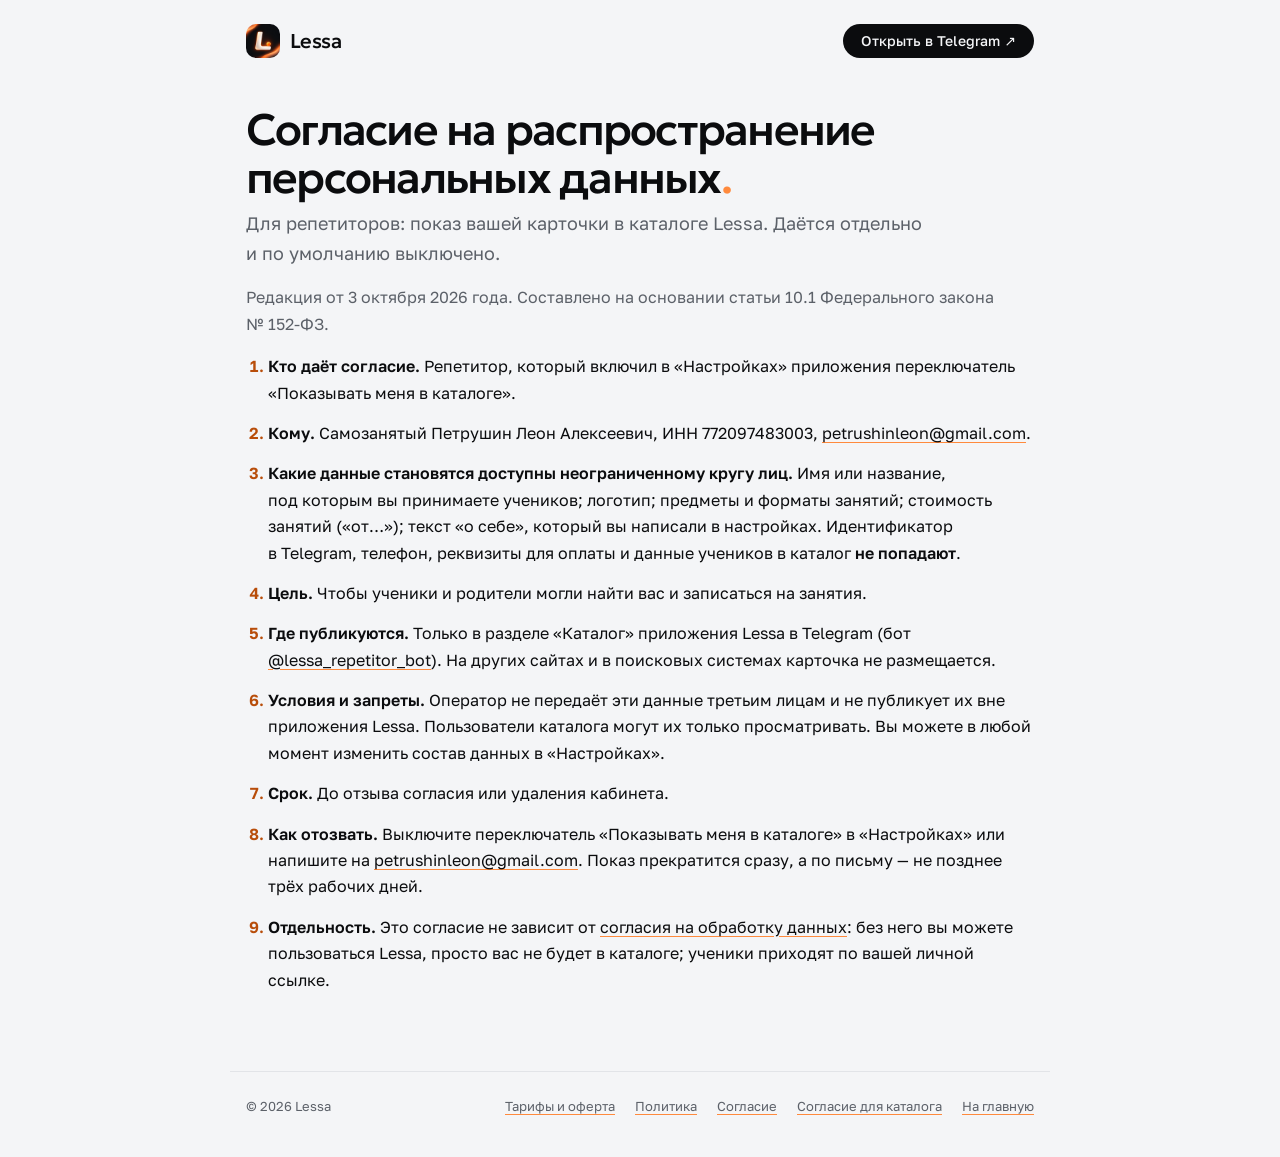
==== consent-catalog/index.html @ 67090de7 "Политика обработки ПДн, согласие и согласие для каталога (152-ФЗ); ссылки в подвалах Co-Authored-By:" ====
<!doctype html>
<html lang="ru">
<head>
<meta charset="utf-8">
<meta name="viewport" content="width=device-width, initial-scale=1">
<title>Согласие на распространение данных — Lessa</title>
<meta name="description" content="Согласие репетитора на показ карточки в каталоге Lessa.">
<meta name="theme-color" content="#0b0c0e">
<link rel="icon" href="../logo.png">
<link rel="stylesheet" href="../doc.css">
</head>
<body>
<header class="top">
  <a class="brand" href="../"><img src="../logo.png" alt="" width="34" height="34">Lessa</a>
  <a class="cta" href="https://t.me/lessa_repetitor_bot?start=tutor" target="_blank" rel="noopener">Открыть в Telegram ↗</a>
</header>

<main>
  <h1>Согласие на распространение персональных данных</h1>
  <p class="lead">Для репетиторов: показ вашей карточки в&nbsp;каталоге Lessa. Даётся отдельно и&nbsp;по&nbsp;умолчанию выключено.</p>
  <p class="muted">Редакция от&nbsp;3&nbsp;октября 2026&nbsp;года. Составлено на&nbsp;основании статьи&nbsp;10.1 Федерального закона №&nbsp;152-ФЗ.</p>

  <ol class="terms">
    <li><b>Кто даёт согласие.</b> Репетитор, который включил в&nbsp;«Настройках» приложения переключатель «Показывать меня в&nbsp;каталоге».</li>
    <li><b>Кому.</b> Самозанятый Петрушин Леон Алексеевич, ИНН&nbsp;772097483003, <a href="mailto:petrushinleon@gmail.com">petrushinleon@gmail.com</a>.</li>
    <li><b>Какие данные становятся доступны неограниченному кругу лиц.</b> Имя или название, под&nbsp;которым вы&nbsp;принимаете учеников; логотип; предметы и&nbsp;форматы занятий; стоимость занятий («от…»); текст «о&nbsp;себе», который вы&nbsp;написали в&nbsp;настройках. Идентификатор в&nbsp;Telegram, телефон, реквизиты для оплаты и&nbsp;данные учеников в&nbsp;каталог <b>не&nbsp;попадают</b>.</li>
    <li><b>Цель.</b> Чтобы ученики и&nbsp;родители могли найти вас и&nbsp;записаться на&nbsp;занятия.</li>
    <li><b>Где публикуются.</b> Только в&nbsp;разделе «Каталог» приложения Lessa в&nbsp;Telegram (бот <a href="https://t.me/lessa_repetitor_bot" target="_blank" rel="noopener">@lessa_repetitor_bot</a>). На&nbsp;других сайтах и&nbsp;в&nbsp;поисковых системах карточка не&nbsp;размещается.</li>
    <li><b>Условия и&nbsp;запреты.</b> Оператор не&nbsp;передаёт эти данные третьим лицам и&nbsp;не&nbsp;публикует их&nbsp;вне приложения Lessa. Пользователи каталога могут их&nbsp;только просматривать. Вы&nbsp;можете в&nbsp;любой момент изменить состав данных в&nbsp;«Настройках».</li>
    <li><b>Срок.</b> До&nbsp;отзыва согласия или удаления кабинета.</li>
    <li><b>Как отозвать.</b> Выключите переключатель «Показывать меня в&nbsp;каталоге» в&nbsp;«Настройках» или напишите на&nbsp;<a href="mailto:petrushinleon@gmail.com">petrushinleon@gmail.com</a>. Показ прекратится сразу, а&nbsp;по&nbsp;письму — не&nbsp;позднее трёх рабочих дней.</li>
    <li><b>Отдельность.</b> Это согласие не&nbsp;зависит от&nbsp;<a href="../consent/">согласия на&nbsp;обработку данных</a>: без него вы&nbsp;можете пользоваться Lessa, просто вас не&nbsp;будет в&nbsp;каталоге; ученики приходят по&nbsp;вашей личной ссылке.</li>
  </ol>

</main>

<footer class="foot">
  <span>© 2026 Lessa</span>
  <nav class="foot__links" aria-label="Документы">
    <a href="../offer/">Тарифы и оферта</a>
    <a href="../privacy/">Политика</a>
    <a href="../consent/">Согласие</a>
    <a href="../consent-catalog/">Согласие для каталога</a>
    <a href="../">На главную</a>
  </nav>
</footer>
</body>
</html>
---- doc.css ----
/* Страницы-документы Lessa: тарифы и оферта, 404. Те же шрифты и оранжевый,
   что у главной; светлая и тёмная тема — по настройке устройства. */
@font-face { font-family: "Geologica"; font-weight: 200 700; font-display: swap; src: url("fonts/geologica-cyrillic.woff2") format("woff2"); unicode-range: U+0301, U+0400-045F, U+0490-0491, U+04B0-04B1, U+2116; }
@font-face { font-family: "Geologica"; font-weight: 200 700; font-display: swap; src: url("fonts/geologica-latin.woff2") format("woff2"); unicode-range: U+0000-00FF, U+0131, U+0152-0153, U+02BB-02BC, U+02C6, U+02DA, U+02DC, U+0304, U+0308, U+0329, U+2000-206F, U+20AC, U+2122, U+2191, U+2193, U+2212, U+2215, U+FEFF, U+FFFD; }
@font-face { font-family: "Golos Text"; font-weight: 400 600; font-display: swap; src: url("fonts/golos-text-cyrillic.woff2") format("woff2"); unicode-range: U+0301, U+0400-045F, U+0490-0491, U+04B0-04B1, U+2116; }
@font-face { font-family: "Golos Text"; font-weight: 400 600; font-display: swap; src: url("fonts/golos-text-latin.woff2") format("woff2"); unicode-range: U+0000-00FF, U+0131, U+0152-0153, U+02BB-02BC, U+02C6, U+02DA, U+02DC, U+0304, U+0308, U+0329, U+2000-206F, U+20AC, U+2122, U+2191, U+2193, U+2212, U+2215, U+FEFF, U+FFFD; }
/* Знак рубля — в «расширенной латинице» */
@font-face { font-family: "Golos Text"; font-weight: 400 600; font-display: swap; src: url("fonts/golos-text-latin-ext.woff2") format("woff2"); unicode-range: U+20BD; }
@font-face { font-family: "Geologica"; font-weight: 200 700; font-display: swap; src: url("fonts/geologica-latin-ext.woff2") format("woff2"); unicode-range: U+20BD; }

:root {
  --bg: #f4f5f7;
  --card: #ffffff;
  --fg: #0b0c0e;
  --muted: #5c6169;
  --line: #e2e4e8;
  --sun: #ff8a3d;
  --sun-text: #b84d0a; /* оранжевый для текста — контраст на светлом ≥ 4.5 */
  --font-display: "Geologica", "Segoe UI", system-ui, sans-serif;
  --font-text: "Golos Text", "Segoe UI", system-ui, sans-serif;
  color-scheme: light dark;
}
@media (prefers-color-scheme: dark) {
  :root {
    --bg: #0b0c0e;
    --card: #141518;
    --fg: #f2f4f7;
    --muted: #9aa0a8;
    --line: #26282d;
    --sun-text: #ff9d5c;
  }
}

* { box-sizing: border-box; }
html { background: var(--bg); }
body { margin: 0; background: var(--bg); color: var(--fg); font: 400 16px/1.65 var(--font-text); -webkit-font-smoothing: antialiased; }
a { color: inherit; text-decoration-color: var(--sun); text-underline-offset: 3px; }
a:hover { color: var(--sun-text); }
:focus-visible { outline: 2px solid var(--sun); outline-offset: 3px; border-radius: 6px; }

.top { max-width: 820px; margin: 0 auto; padding: 24px 16px 0; display: flex; align-items: center; justify-content: space-between; gap: 12px; }
.brand { display: inline-flex; align-items: center; gap: 10px; font: 500 20px/1 var(--font-display); letter-spacing: -0.03em; text-decoration: none; }
.brand img { width: 34px; height: 34px; border-radius: 10px; }
.cta { display: inline-flex; align-items: center; gap: 6px; padding: 10px 18px; border-radius: 999px; background: var(--fg); color: var(--bg); font: 500 14px/1 var(--font-text); text-decoration: none; white-space: nowrap; }
.cta:hover { color: var(--bg); opacity: 0.88; }

main { max-width: 820px; margin: 0 auto; padding: 24px 16px 64px; }
h1 { font: 500 clamp(30px, 6vw, 44px)/1.08 var(--font-display); letter-spacing: -0.04em; margin: 24px 0 8px; }
h1::after { content: "."; color: var(--sun); }
h2 { font: 500 22px/1.25 var(--font-display); letter-spacing: -0.02em; margin: 40px 0 12px; scroll-margin-top: 16px; }
.lead { font-size: 18px; color: var(--muted); margin: 0 0 8px; }
.card { background: var(--card); border: 1px solid var(--line); border-radius: 20px; padding: 20px 22px; margin: 12px 0; }
.price { display: flex; align-items: baseline; flex-wrap: wrap; gap: 4px 12px; font: 500 34px/1.1 var(--font-display); letter-spacing: -0.03em; }
.price s { font-size: 20px; color: var(--muted); text-decoration-color: var(--sun); text-decoration-thickness: 2px; }
.price small { font: 400 16px/1.4 var(--font-text); color: var(--muted); letter-spacing: 0; }
ul, ol { padding-left: 22px; margin: 8px 0; }
li { margin: 6px 0; }
ol.terms > li { margin: 14px 0; }
ol.terms > li::marker { color: var(--sun-text); font-weight: 600; }
.muted { color: var(--muted); }
dl.req { display: grid; grid-template-columns: max-content 1fr; gap: 6px 18px; margin: 0; }
dl.req dt { color: var(--muted); }
dl.req dd { margin: 0; overflow-wrap: anywhere; }
@media (max-width: 480px) {
  dl.req { grid-template-columns: 1fr; gap: 0; }
  dl.req dd { margin-bottom: 10px; }
}
.foot { max-width: 820px; margin: 0 auto; padding: 24px 16px 40px; border-top: 1px solid var(--line); font-size: 13px; color: var(--muted); display: flex; flex-wrap: wrap; justify-content: space-between; gap: 8px 16px; }
.foot__links { display: flex; gap: 8px 20px; flex-wrap: wrap; }
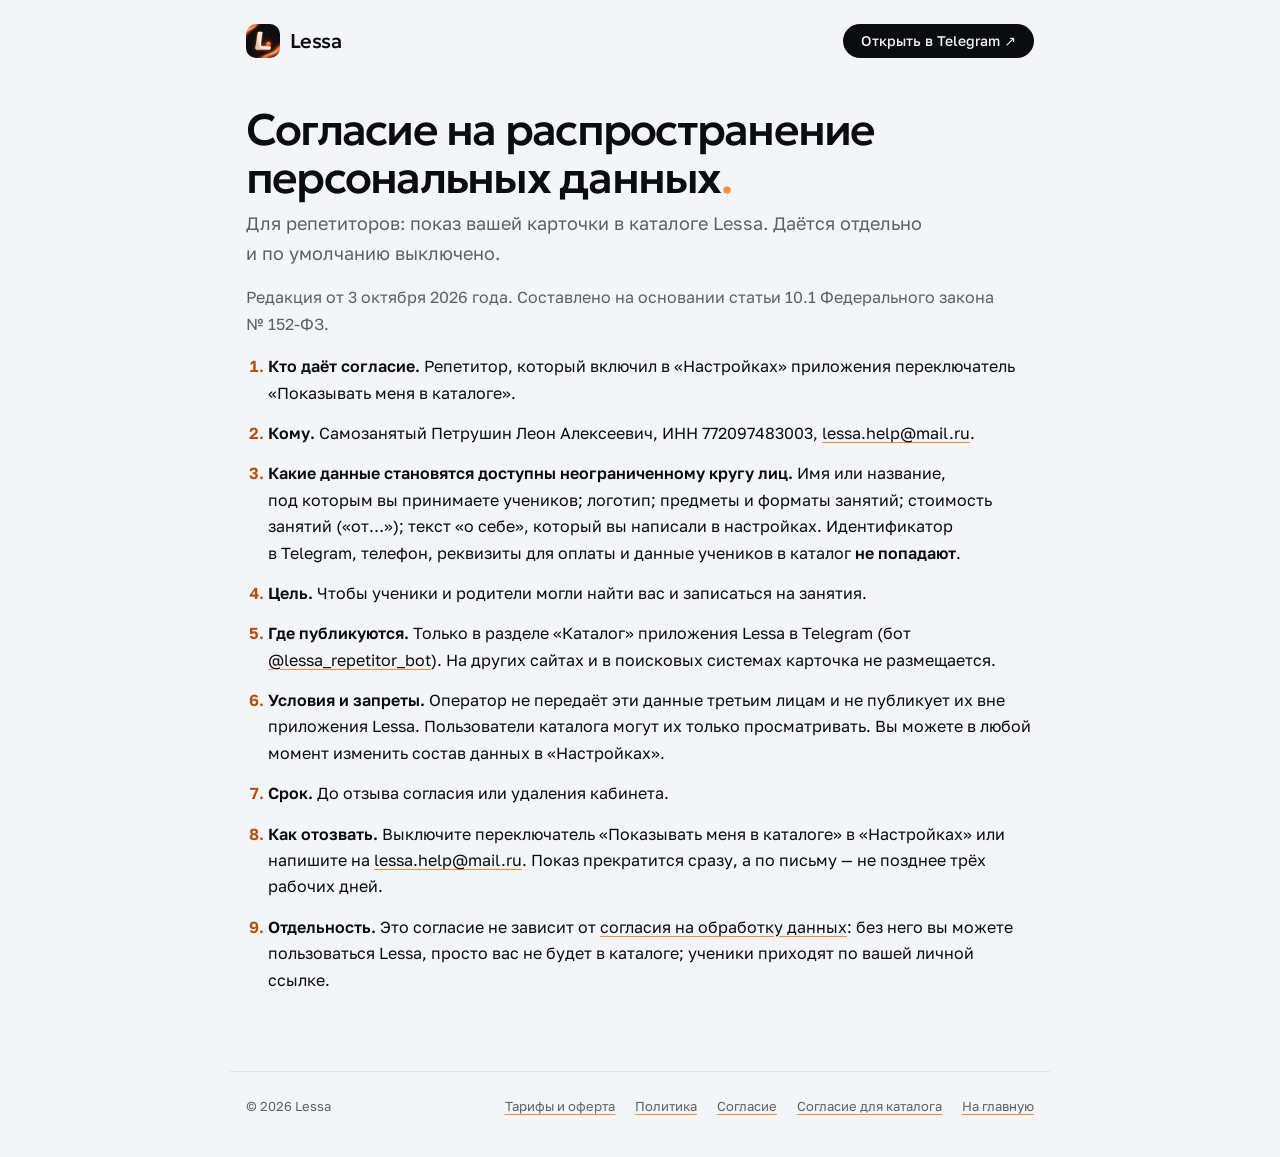
==== commit 6ec21f48: "Почта для обращений: lessa.help@mail.ru вместо личного Gmail Co-Authored-By: Claude Sonnet 5.5 <nore" ====
--- a/consent-catalog/index.html
+++ b/consent-catalog/index.html
@@ -22,13 +22,13 @@
 
   <ol class="terms">
     <li><b>Кто даёт согласие.</b> Репетитор, который включил в&nbsp;«Настройках» приложения переключатель «Показывать меня в&nbsp;каталоге».</li>
-    <li><b>Кому.</b> Самозанятый Петрушин Леон Алексеевич, ИНН&nbsp;772097483003, <a href="mailto:petrushinleon@gmail.com">petrushinleon@gmail.com</a>.</li>
+    <li><b>Кому.</b> Самозанятый Петрушин Леон Алексеевич, ИНН&nbsp;772097483003, <a href="mailto:lessa.help@mail.ru">lessa.help@mail.ru</a>.</li>
     <li><b>Какие данные становятся доступны неограниченному кругу лиц.</b> Имя или название, под&nbsp;которым вы&nbsp;принимаете учеников; логотип; предметы и&nbsp;форматы занятий; стоимость занятий («от…»); текст «о&nbsp;себе», который вы&nbsp;написали в&nbsp;настройках. Идентификатор в&nbsp;Telegram, телефон, реквизиты для оплаты и&nbsp;данные учеников в&nbsp;каталог <b>не&nbsp;попадают</b>.</li>
     <li><b>Цель.</b> Чтобы ученики и&nbsp;родители могли найти вас и&nbsp;записаться на&nbsp;занятия.</li>
     <li><b>Где публикуются.</b> Только в&nbsp;разделе «Каталог» приложения Lessa в&nbsp;Telegram (бот <a href="https://t.me/lessa_repetitor_bot" target="_blank" rel="noopener">@lessa_repetitor_bot</a>). На&nbsp;других сайтах и&nbsp;в&nbsp;поисковых системах карточка не&nbsp;размещается.</li>
     <li><b>Условия и&nbsp;запреты.</b> Оператор не&nbsp;передаёт эти данные третьим лицам и&nbsp;не&nbsp;публикует их&nbsp;вне приложения Lessa. Пользователи каталога могут их&nbsp;только просматривать. Вы&nbsp;можете в&nbsp;любой момент изменить состав данных в&nbsp;«Настройках».</li>
     <li><b>Срок.</b> До&nbsp;отзыва согласия или удаления кабинета.</li>
-    <li><b>Как отозвать.</b> Выключите переключатель «Показывать меня в&nbsp;каталоге» в&nbsp;«Настройках» или напишите на&nbsp;<a href="mailto:petrushinleon@gmail.com">petrushinleon@gmail.com</a>. Показ прекратится сразу, а&nbsp;по&nbsp;письму — не&nbsp;позднее трёх рабочих дней.</li>
+    <li><b>Как отозвать.</b> Выключите переключатель «Показывать меня в&nbsp;каталоге» в&nbsp;«Настройках» или напишите на&nbsp;<a href="mailto:lessa.help@mail.ru">lessa.help@mail.ru</a>. Показ прекратится сразу, а&nbsp;по&nbsp;письму — не&nbsp;позднее трёх рабочих дней.</li>
     <li><b>Отдельность.</b> Это согласие не&nbsp;зависит от&nbsp;<a href="../consent/">согласия на&nbsp;обработку данных</a>: без него вы&nbsp;можете пользоваться Lessa, просто вас не&nbsp;будет в&nbsp;каталоге; ученики приходят по&nbsp;вашей личной ссылке.</li>
   </ol>
 
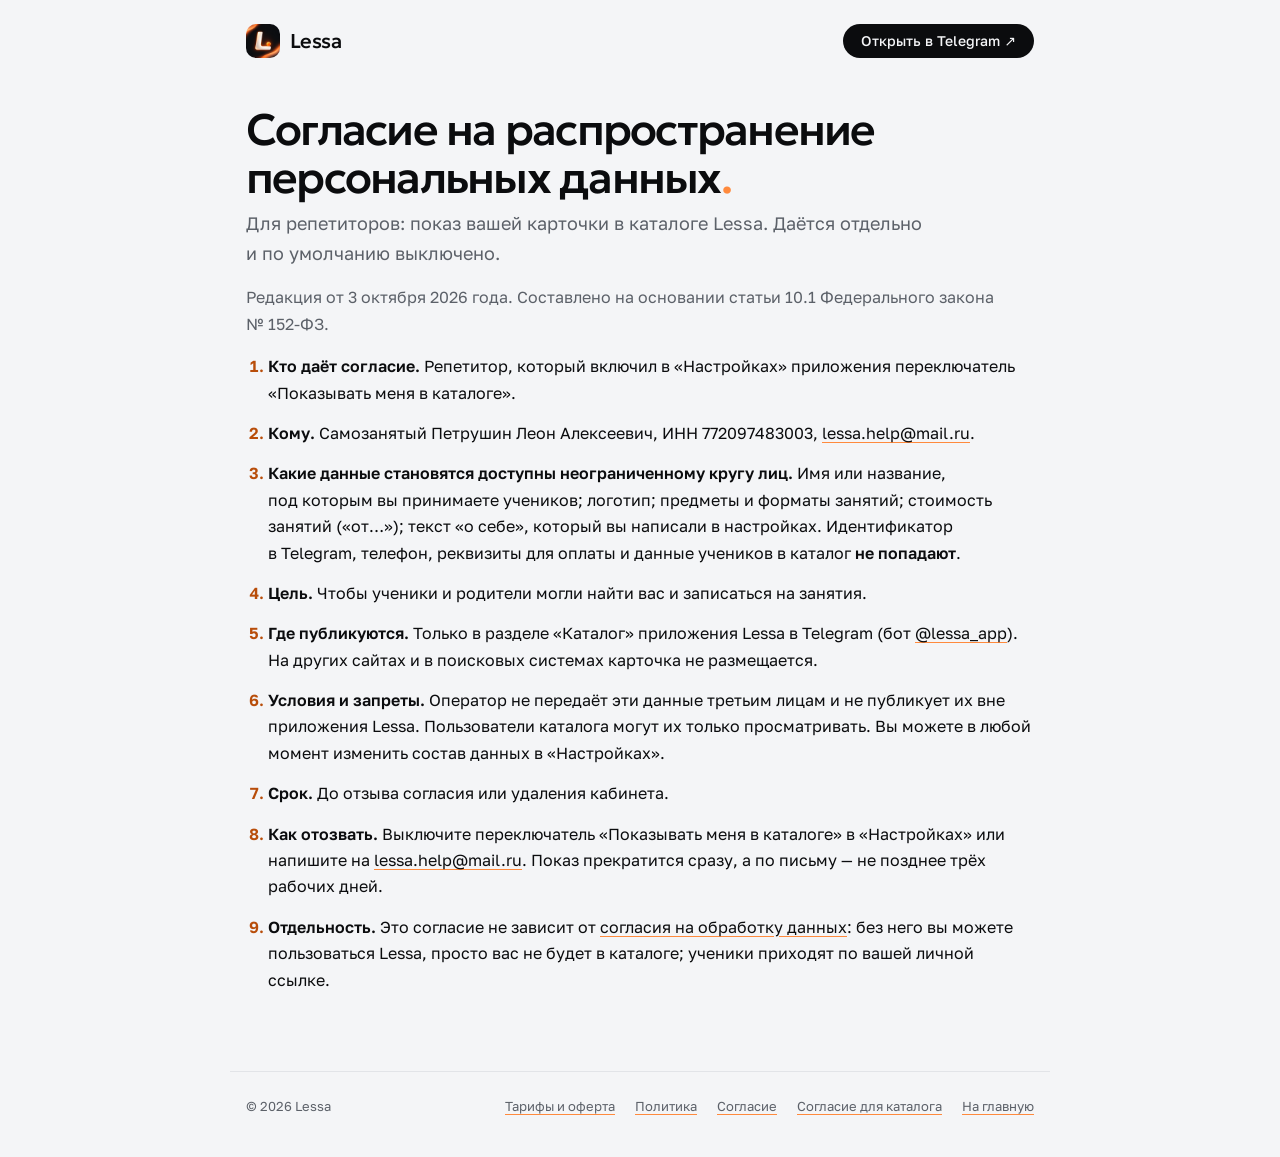
==== commit cc608b07: "Новый бот @lessa_app вместо @lessa_repetitor_bot: ссылки и текст на всех страницах, QR-код на главно" ====
--- a/consent-catalog/index.html
+++ b/consent-catalog/index.html
@@ -12,7 +12,7 @@
 <body>
 <header class="top">
   <a class="brand" href="../"><img src="../logo.png" alt="" width="34" height="34">Lessa</a>
-  <a class="cta" href="https://t.me/lessa_repetitor_bot?start=tutor" target="_blank" rel="noopener">Открыть в Telegram ↗</a>
+  <a class="cta" href="https://t.me/lessa_app?start=tutor" target="_blank" rel="noopener">Открыть в Telegram ↗</a>
 </header>
 
 <main>
@@ -25,7 +25,7 @@
     <li><b>Кому.</b> Самозанятый Петрушин Леон Алексеевич, ИНН&nbsp;772097483003, <a href="mailto:lessa.help@mail.ru">lessa.help@mail.ru</a>.</li>
     <li><b>Какие данные становятся доступны неограниченному кругу лиц.</b> Имя или название, под&nbsp;которым вы&nbsp;принимаете учеников; логотип; предметы и&nbsp;форматы занятий; стоимость занятий («от…»); текст «о&nbsp;себе», который вы&nbsp;написали в&nbsp;настройках. Идентификатор в&nbsp;Telegram, телефон, реквизиты для оплаты и&nbsp;данные учеников в&nbsp;каталог <b>не&nbsp;попадают</b>.</li>
     <li><b>Цель.</b> Чтобы ученики и&nbsp;родители могли найти вас и&nbsp;записаться на&nbsp;занятия.</li>
-    <li><b>Где публикуются.</b> Только в&nbsp;разделе «Каталог» приложения Lessa в&nbsp;Telegram (бот <a href="https://t.me/lessa_repetitor_bot" target="_blank" rel="noopener">@lessa_repetitor_bot</a>). На&nbsp;других сайтах и&nbsp;в&nbsp;поисковых системах карточка не&nbsp;размещается.</li>
+    <li><b>Где публикуются.</b> Только в&nbsp;разделе «Каталог» приложения Lessa в&nbsp;Telegram (бот <a href="https://t.me/lessa_app" target="_blank" rel="noopener">@lessa_app</a>). На&nbsp;других сайтах и&nbsp;в&nbsp;поисковых системах карточка не&nbsp;размещается.</li>
     <li><b>Условия и&nbsp;запреты.</b> Оператор не&nbsp;передаёт эти данные третьим лицам и&nbsp;не&nbsp;публикует их&nbsp;вне приложения Lessa. Пользователи каталога могут их&nbsp;только просматривать. Вы&nbsp;можете в&nbsp;любой момент изменить состав данных в&nbsp;«Настройках».</li>
     <li><b>Срок.</b> До&nbsp;отзыва согласия или удаления кабинета.</li>
     <li><b>Как отозвать.</b> Выключите переключатель «Показывать меня в&nbsp;каталоге» в&nbsp;«Настройках» или напишите на&nbsp;<a href="mailto:lessa.help@mail.ru">lessa.help@mail.ru</a>. Показ прекратится сразу, а&nbsp;по&nbsp;письму — не&nbsp;позднее трёх рабочих дней.</li>
--- a/doc.css
+++ b/doc.css
@@ -1,69 +1,69 @@
-/* Страницы-документы Lessa: тарифы и оферта, 404. Те же шрифты и оранжевый,
-   что у главной; светлая и тёмная тема — по настройке устройства. */
-@font-face { font-family: "Geologica"; font-weight: 200 700; font-display: swap; src: url("fonts/geologica-cyrillic.woff2") format("woff2"); unicode-range: U+0301, U+0400-045F, U+0490-0491, U+04B0-04B1, U+2116; }
-@font-face { font-family: "Geologica"; font-weight: 200 700; font-display: swap; src: url("fonts/geologica-latin.woff2") format("woff2"); unicode-range: U+0000-00FF, U+0131, U+0152-0153, U+02BB-02BC, U+02C6, U+02DA, U+02DC, U+0304, U+0308, U+0329, U+2000-206F, U+20AC, U+2122, U+2191, U+2193, U+2212, U+2215, U+FEFF, U+FFFD; }
-@font-face { font-family: "Golos Text"; font-weight: 400 600; font-display: swap; src: url("fonts/golos-text-cyrillic.woff2") format("woff2"); unicode-range: U+0301, U+0400-045F, U+0490-0491, U+04B0-04B1, U+2116; }
-@font-face { font-family: "Golos Text"; font-weight: 400 600; font-display: swap; src: url("fonts/golos-text-latin.woff2") format("woff2"); unicode-range: U+0000-00FF, U+0131, U+0152-0153, U+02BB-02BC, U+02C6, U+02DA, U+02DC, U+0304, U+0308, U+0329, U+2000-206F, U+20AC, U+2122, U+2191, U+2193, U+2212, U+2215, U+FEFF, U+FFFD; }
-/* Знак рубля — в «расширенной латинице» */
-@font-face { font-family: "Golos Text"; font-weight: 400 600; font-display: swap; src: url("fonts/golos-text-latin-ext.woff2") format("woff2"); unicode-range: U+20BD; }
-@font-face { font-family: "Geologica"; font-weight: 200 700; font-display: swap; src: url("fonts/geologica-latin-ext.woff2") format("woff2"); unicode-range: U+20BD; }
-
-:root {
-  --bg: #f4f5f7;
-  --card: #ffffff;
-  --fg: #0b0c0e;
-  --muted: #5c6169;
-  --line: #e2e4e8;
-  --sun: #ff8a3d;
-  --sun-text: #b84d0a; /* оранжевый для текста — контраст на светлом ≥ 4.5 */
-  --font-display: "Geologica", "Segoe UI", system-ui, sans-serif;
-  --font-text: "Golos Text", "Segoe UI", system-ui, sans-serif;
-  color-scheme: light dark;
-}
-@media (prefers-color-scheme: dark) {
-  :root {
-    --bg: #0b0c0e;
-    --card: #141518;
-    --fg: #f2f4f7;
-    --muted: #9aa0a8;
-    --line: #26282d;
-    --sun-text: #ff9d5c;
-  }
-}
-
-* { box-sizing: border-box; }
-html { background: var(--bg); }
-body { margin: 0; background: var(--bg); color: var(--fg); font: 400 16px/1.65 var(--font-text); -webkit-font-smoothing: antialiased; }
-a { color: inherit; text-decoration-color: var(--sun); text-underline-offset: 3px; }
-a:hover { color: var(--sun-text); }
-:focus-visible { outline: 2px solid var(--sun); outline-offset: 3px; border-radius: 6px; }
-
-.top { max-width: 820px; margin: 0 auto; padding: 24px 16px 0; display: flex; align-items: center; justify-content: space-between; gap: 12px; }
-.brand { display: inline-flex; align-items: center; gap: 10px; font: 500 20px/1 var(--font-display); letter-spacing: -0.03em; text-decoration: none; }
-.brand img { width: 34px; height: 34px; border-radius: 10px; }
-.cta { display: inline-flex; align-items: center; gap: 6px; padding: 10px 18px; border-radius: 999px; background: var(--fg); color: var(--bg); font: 500 14px/1 var(--font-text); text-decoration: none; white-space: nowrap; }
-.cta:hover { color: var(--bg); opacity: 0.88; }
-
-main { max-width: 820px; margin: 0 auto; padding: 24px 16px 64px; }
-h1 { font: 500 clamp(30px, 6vw, 44px)/1.08 var(--font-display); letter-spacing: -0.04em; margin: 24px 0 8px; }
-h1::after { content: "."; color: var(--sun); }
-h2 { font: 500 22px/1.25 var(--font-display); letter-spacing: -0.02em; margin: 40px 0 12px; scroll-margin-top: 16px; }
-.lead { font-size: 18px; color: var(--muted); margin: 0 0 8px; }
-.card { background: var(--card); border: 1px solid var(--line); border-radius: 20px; padding: 20px 22px; margin: 12px 0; }
-.price { display: flex; align-items: baseline; flex-wrap: wrap; gap: 4px 12px; font: 500 34px/1.1 var(--font-display); letter-spacing: -0.03em; }
-.price s { font-size: 20px; color: var(--muted); text-decoration-color: var(--sun); text-decoration-thickness: 2px; }
-.price small { font: 400 16px/1.4 var(--font-text); color: var(--muted); letter-spacing: 0; }
-ul, ol { padding-left: 22px; margin: 8px 0; }
-li { margin: 6px 0; }
-ol.terms > li { margin: 14px 0; }
-ol.terms > li::marker { color: var(--sun-text); font-weight: 600; }
-.muted { color: var(--muted); }
-dl.req { display: grid; grid-template-columns: max-content 1fr; gap: 6px 18px; margin: 0; }
-dl.req dt { color: var(--muted); }
-dl.req dd { margin: 0; overflow-wrap: anywhere; }
-@media (max-width: 480px) {
-  dl.req { grid-template-columns: 1fr; gap: 0; }
-  dl.req dd { margin-bottom: 10px; }
-}
-.foot { max-width: 820px; margin: 0 auto; padding: 24px 16px 40px; border-top: 1px solid var(--line); font-size: 13px; color: var(--muted); display: flex; flex-wrap: wrap; justify-content: space-between; gap: 8px 16px; }
-.foot__links { display: flex; gap: 8px 20px; flex-wrap: wrap; }
+/* Страницы-документы Lessa: тарифы и оферта, 404. Те же шрифты и оранжевый,
+   что у главной; светлая и тёмная тема — по настройке устройства. */
+@font-face { font-family: "Geologica"; font-weight: 200 700; font-display: swap; src: url("fonts/geologica-cyrillic.woff2") format("woff2"); unicode-range: U+0301, U+0400-045F, U+0490-0491, U+04B0-04B1, U+2116; }
+@font-face { font-family: "Geologica"; font-weight: 200 700; font-display: swap; src: url("fonts/geologica-latin.woff2") format("woff2"); unicode-range: U+0000-00FF, U+0131, U+0152-0153, U+02BB-02BC, U+02C6, U+02DA, U+02DC, U+0304, U+0308, U+0329, U+2000-206F, U+20AC, U+2122, U+2191, U+2193, U+2212, U+2215, U+FEFF, U+FFFD; }
+@font-face { font-family: "Golos Text"; font-weight: 400 600; font-display: swap; src: url("fonts/golos-text-cyrillic.woff2") format("woff2"); unicode-range: U+0301, U+0400-045F, U+0490-0491, U+04B0-04B1, U+2116; }
+@font-face { font-family: "Golos Text"; font-weight: 400 600; font-display: swap; src: url("fonts/golos-text-latin.woff2") format("woff2"); unicode-range: U+0000-00FF, U+0131, U+0152-0153, U+02BB-02BC, U+02C6, U+02DA, U+02DC, U+0304, U+0308, U+0329, U+2000-206F, U+20AC, U+2122, U+2191, U+2193, U+2212, U+2215, U+FEFF, U+FFFD; }
+/* Знак рубля — в «расширенной латинице» */
+@font-face { font-family: "Golos Text"; font-weight: 400 600; font-display: swap; src: url("fonts/golos-text-latin-ext.woff2") format("woff2"); unicode-range: U+20BD; }
+@font-face { font-family: "Geologica"; font-weight: 200 700; font-display: swap; src: url("fonts/geologica-latin-ext.woff2") format("woff2"); unicode-range: U+20BD; }
+
+:root {
+  --bg: #f4f5f7;
+  --card: #ffffff;
+  --fg: #0b0c0e;
+  --muted: #5c6169;
+  --line: #e2e4e8;
+  --sun: #ff8a3d;
+  --sun-text: #b84d0a; /* оранжевый для текста — контраст на светлом ≥ 4.5 */
+  --font-display: "Geologica", "Segoe UI", system-ui, sans-serif;
+  --font-text: "Golos Text", "Segoe UI", system-ui, sans-serif;
+  color-scheme: light dark;
+}
+@media (prefers-color-scheme: dark) {
+  :root {
+    --bg: #0b0c0e;
+    --card: #141518;
+    --fg: #f2f4f7;
+    --muted: #9aa0a8;
+    --line: #26282d;
+    --sun-text: #ff9d5c;
+  }
+}
+
+* { box-sizing: border-box; }
+html { background: var(--bg); scrollbar-width: none; }
+html::-webkit-scrollbar { display: none; }
+body { margin: 0; background: var(--bg); color: var(--fg); font: 400 16px/1.65 var(--font-text); -webkit-font-smoothing: antialiased; }
+a { color: inherit; text-decoration-color: var(--sun); text-underline-offset: 3px; }
+a:hover { color: var(--sun-text); }
+:focus-visible { outline: 2px solid var(--sun); outline-offset: 3px; border-radius: 6px; }
+
+.top { max-width: 820px; margin: 0 auto; padding: 24px 16px 0; display: flex; align-items: center; justify-content: space-between; gap: 12px; }
+.brand { display: inline-flex; align-items: center; gap: 10px; font: 500 20px/1 var(--font-display); letter-spacing: -0.03em; text-decoration: none; }
+.brand img { width: 34px; height: 34px; border-radius: 10px; }
+.cta { display: inline-flex; align-items: center; gap: 6px; padding: 10px 18px; border-radius: 999px; background: var(--fg); color: var(--bg); font: 500 14px/1 var(--font-text); text-decoration: none; white-space: nowrap; }
+.cta:hover { color: var(--bg); opacity: 0.88; }
+
+main { max-width: 820px; margin: 0 auto; padding: 24px 16px 64px; }
+h1 { font: 500 clamp(30px, 6vw, 44px)/1.08 var(--font-display); letter-spacing: -0.04em; margin: 24px 0 8px; }
+h1::after { content: "."; color: var(--sun); }
+h2 { font: 500 22px/1.25 var(--font-display); letter-spacing: -0.02em; margin: 40px 0 12px; scroll-margin-top: 16px; }
+.lead { font-size: 18px; color: var(--muted); margin: 0 0 8px; }
+.card { background: var(--card); border: 1px solid var(--line); border-radius: 20px; padding: 20px 22px; margin: 12px 0; }
+.price { display: flex; align-items: baseline; flex-wrap: wrap; gap: 4px 12px; font: 500 34px/1.1 var(--font-display); letter-spacing: -0.03em; }
+.price small { font: 400 16px/1.4 var(--font-text); color: var(--muted); letter-spacing: 0; }
+ul, ol { padding-left: 22px; margin: 8px 0; }
+li { margin: 6px 0; }
+ol.terms > li { margin: 14px 0; }
+ol.terms > li::marker { color: var(--sun-text); font-weight: 600; }
+.muted { color: var(--muted); }
+dl.req { display: grid; grid-template-columns: max-content 1fr; gap: 6px 18px; margin: 0; }
+dl.req dt { color: var(--muted); }
+dl.req dd { margin: 0; overflow-wrap: anywhere; }
+@media (max-width: 480px) {
+  dl.req { grid-template-columns: 1fr; gap: 0; }
+  dl.req dd { margin-bottom: 10px; }
+}
+.foot { max-width: 820px; margin: 0 auto; padding: 24px 16px 40px; border-top: 1px solid var(--line); font-size: 13px; color: var(--muted); display: flex; flex-wrap: wrap; justify-content: space-between; gap: 8px 16px; }
+.foot__links { display: flex; gap: 8px 20px; flex-wrap: wrap; }
